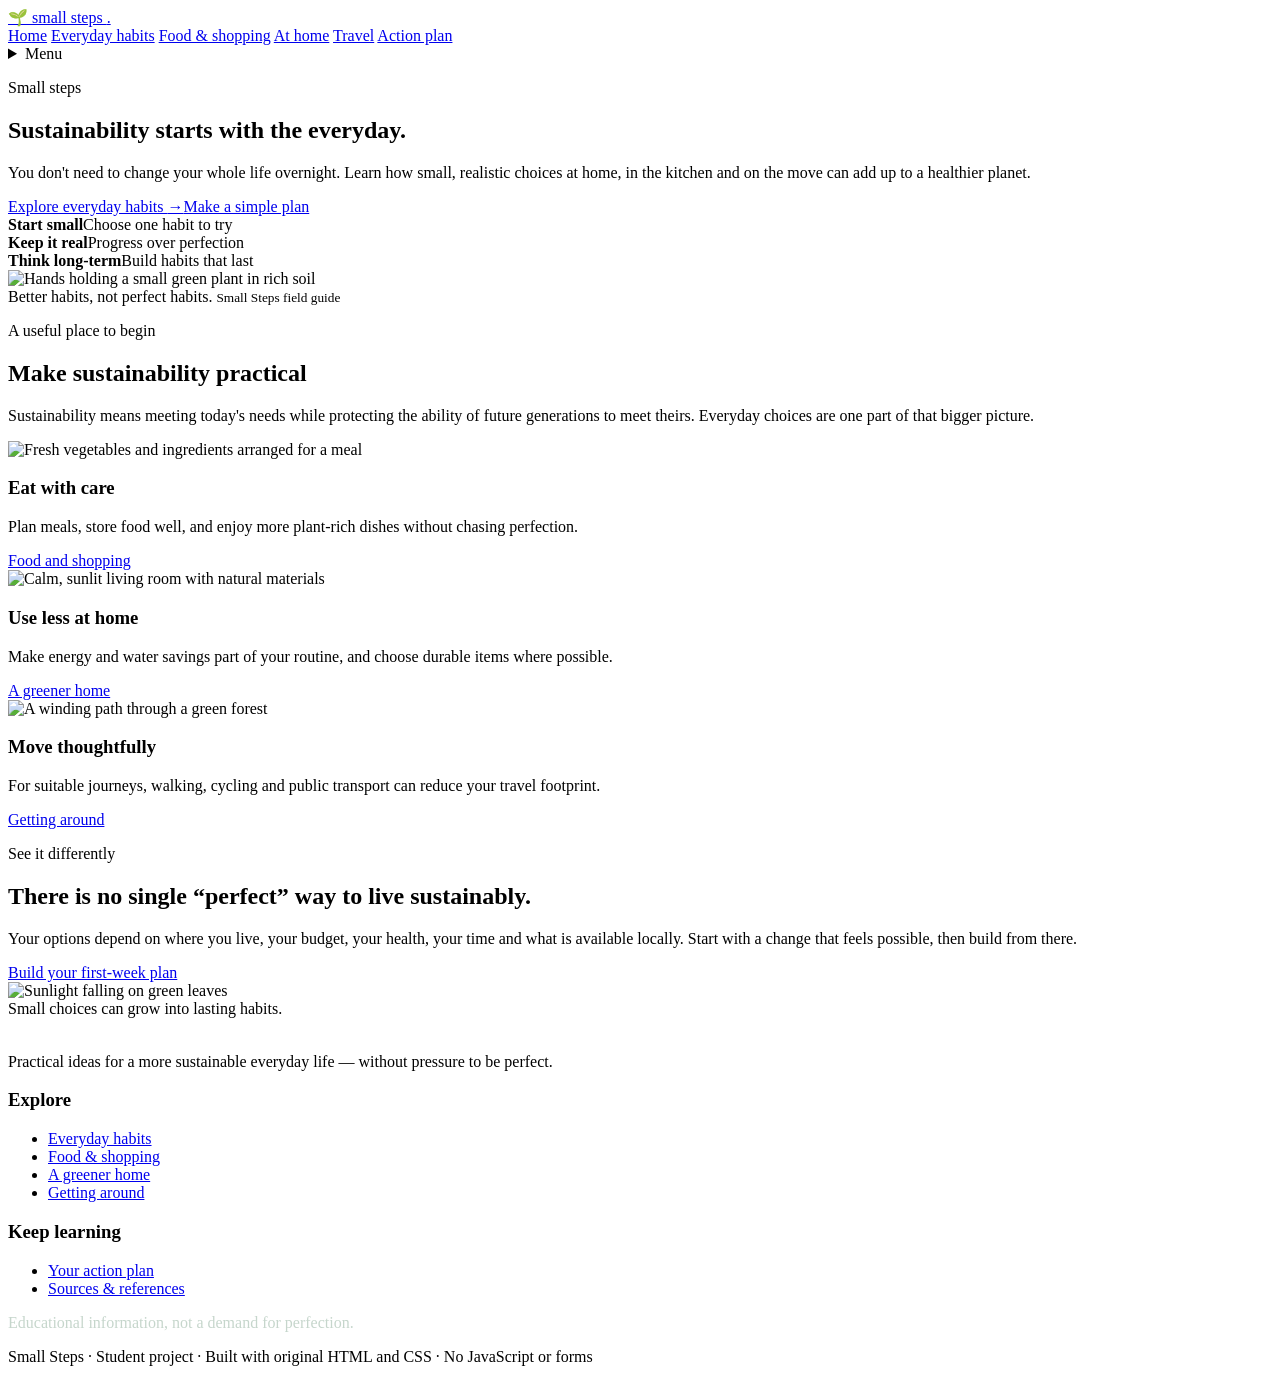
==== index.html @ e88d7ea7 "Página index hecha Co-authored-by: Copilot <copilot@github.com>" ====
<!DOCTYPE html>
<html>
    <head>
        <title>Small Steps | Sustainable living, made practical</title>
        <meta charset="UTF-8">
        <meta name="description" content="A practical, friendly guide to making sustainability part of everyday life.">
        <meta name="viewport" content="width=device-width, initial-scale=1.0">
        <title>Small Steps | Sustainable living, made practical</title>
        <link rel="stylesheet" href="css/style.css">
    </head>
    <body>
        <header class="site-header">
            <div class="inner-header">
                <a class="brand" href="index.html">
                    <span class="brand-mark" aria-hidden="true">🌱</span>
                    <span>small steps
                        <span aria-hidden="true">.</span>
                    </span>
                </a>

                <nav class="desktop-nav" aria-label="Main navigation">
                    <a href="index.html" aria-current="page">Home</a>
                    <a href="everyday.html">Everyday habits</a>
                    <a href="food.html">Food & shopping</a>
                    <a href="home.html">At home</a>
                    <a href="travel.html">Travel</a>
                    <a href="action-plan.html">Action plan</a>
                </nav>
                <details class="mobile-menu">
                    <summary class="menu-toggle" aria-label="Open or close navigation menu">Menu</summary>
                    <nav class="mobile-nav" aria-label="Mobile navigation">
                        <a href="index.html" aria-current="page">Home</a>
                        <a href="everyday.html">Everyday habits</a>
                        <a href="food.html">Food & shopping</a>
                        <a href="home.html">At home</a>
                        <a href="travel.html">Travel</a>
                        <a href="action-plan.html">Action plan</a>
                    </nav>
                </details>
            </div>
        </header>

        <main>
            <section class="hero">
                <div class="container hero-grid">
                    <div>
                        <p class="eyebrow">Small steps</p>
                        <h1 class="hero-title">Sustainability starts with the everyday.</h1>
                        <p class="lead">You don't need to change your whole life overnight. Learn how small, realistic choices at home, in the kitchen and on the move can add up to a healthier planet.</p>
                        <div class="hero-actions"><a class="button" href="everyday.html">Explore everyday habits <span aria-hidden="true">→</span></a><a class="button secondary" href="action-plan.html">Make a simple plan</a></div>
                            <div class="stat-strip">
                                <div class="stat"><strong>Start small</strong><span>Choose one habit to try</span></div>
                                <div class="stat"><strong>Keep it real</strong><span>Progress over perfection</span></div>
                                <div class="stat"><strong>Think long-term</strong><span>Build habits that last</span></div>
                            </div>
                        </div>
                        <div class="hero-visual">
                        <img class="hero-photo" src="https://images.unsplash.com/photo-1542601906990-b4d3fb778b09?auto=format&fit=crop&w=1200&q=85" alt="Hands holding a small green plant in rich soil">
                        <div class="photo-note">Better habits, not perfect habits.
                            <small>Small Steps field guide</small>
                        </div>
                    </div>
                </div>
            </section>
            <section class="section white">
                <div class="container">
                    <div class="section-heading"><div><p class="eyebrow">A useful place to begin</p><h2>Make sustainability practical</h2></div><p>Sustainability means meeting today's needs while protecting the ability of future generations to meet theirs. Everyday choices are one part of that bigger picture.</p></div>
                    <div class="card-grid">
                    <article class="topic-card">
                        <img src="https://images.unsplash.com/photo-1547592180-85f173990554?auto=format&fit=crop&w=900&q=80" alt="Fresh vegetables and ingredients arranged for a meal">
                        <div class="card-body">
                            <h3>Eat with care</h3>
                            <p>Plan meals, store food well, and enjoy more plant-rich dishes without chasing perfection.</p>
                            <a class="text-link" href="food.html">Food and shopping</a>
                        </div>
                    </article>
                    <article class="topic-card">
                        <img src="https://images.unsplash.com/photo-1616486338812-3dadae4b4ace?auto=format&fit=crop&w=900&q=80" alt="Calm, sunlit living room with natural materials">
                        <div class="card-body">
                            <h3>Use less at home</h3>
                            <p>Make energy and water savings part of your routine, and choose durable items where possible.</p><a class="text-link" href="home.html">A greener home</a></div></article>
                    <article class="topic-card"><img src="https://images.unsplash.com/photo-1473448912268-2022ce9509d8?auto=format&fit=crop&w=900&q=80" alt="A winding path through a green forest"><div class="card-body"><h3>Move thoughtfully</h3><p>For suitable journeys, walking, cycling and public transport can reduce your travel footprint.</p><a class="text-link" href="travel.html">Getting around</a></div></article>
                    </div>
                </div>
            </section>

            <section class="section">
                <div class="container content-grid">
                    <div>
                        <p class="eyebrow">See it differently</p>
                        <h2>There is no single “perfect” way to live sustainably.</h2>
                        <p class="lead">Your options depend on where you live, your budget, your health, your time and what is available locally. Start with a change that feels possible, then build from there.</p>
                        <a class="button" href="action-plan.html">Build your first-week plan</a>
                    </div>
                    <div class="blend-panel">
                        <img src="https://images.unsplash.com/photo-1501004318641-b39e6451bec6?auto=format&fit=crop&w=1000&q=85" alt="Sunlight falling on green leaves">
                        <div class="blend-label">
                            Small choices can grow into lasting habits.
                        </div>
                    </div>
                </div>
            </section>
        </main>

        <footer class="site-footer">
            <div class="container">
                <div class="footer-grid">
                <div>
                    <a class="brand" href="index.html" style="color:white">
                        <span class="brand-mark" aria-hidden="true">
                            <span>✳</span>
                        </span>
                        <span>small steps.</span>
                    </a>
                    <p>Practical ideas for a more sustainable everyday life — without pressure to be perfect.</p>
                </div>
                <div>
                    <h3>Explore</h3>
                    <ul>
                        <li>
                            <a href="everyday.html">Everyday habits</a>
                        </li>
                        <li>
                            <a href="food.html">Food & shopping</a>
                        </li>
                        <li>
                            <a href="home.html">A greener home</a>
                        </li>
                        <li>
                            <a href="travel.html">Getting around</a>
                        </li>
                    </ul>
                </div>
                <div>
                    <h3>Keep learning</h3>
                    <ul>
                        <li>
                            <a href="action-plan.html">Your action plan</a>
                        </li>
                        <li>
                            <a href="action-plan.html#main">Sources & references</a>
                        </li>
                    </ul>
                    <p class="small-note" style="color:#c6d6cc">Educational information, not a demand for perfection.</p>
                </div>
                </div>
                <div class="footer-bottom">Small Steps · Student project · Built with original HTML and CSS · No JavaScript or forms</div>
            </div>
        </footer>

    </body>
</html>
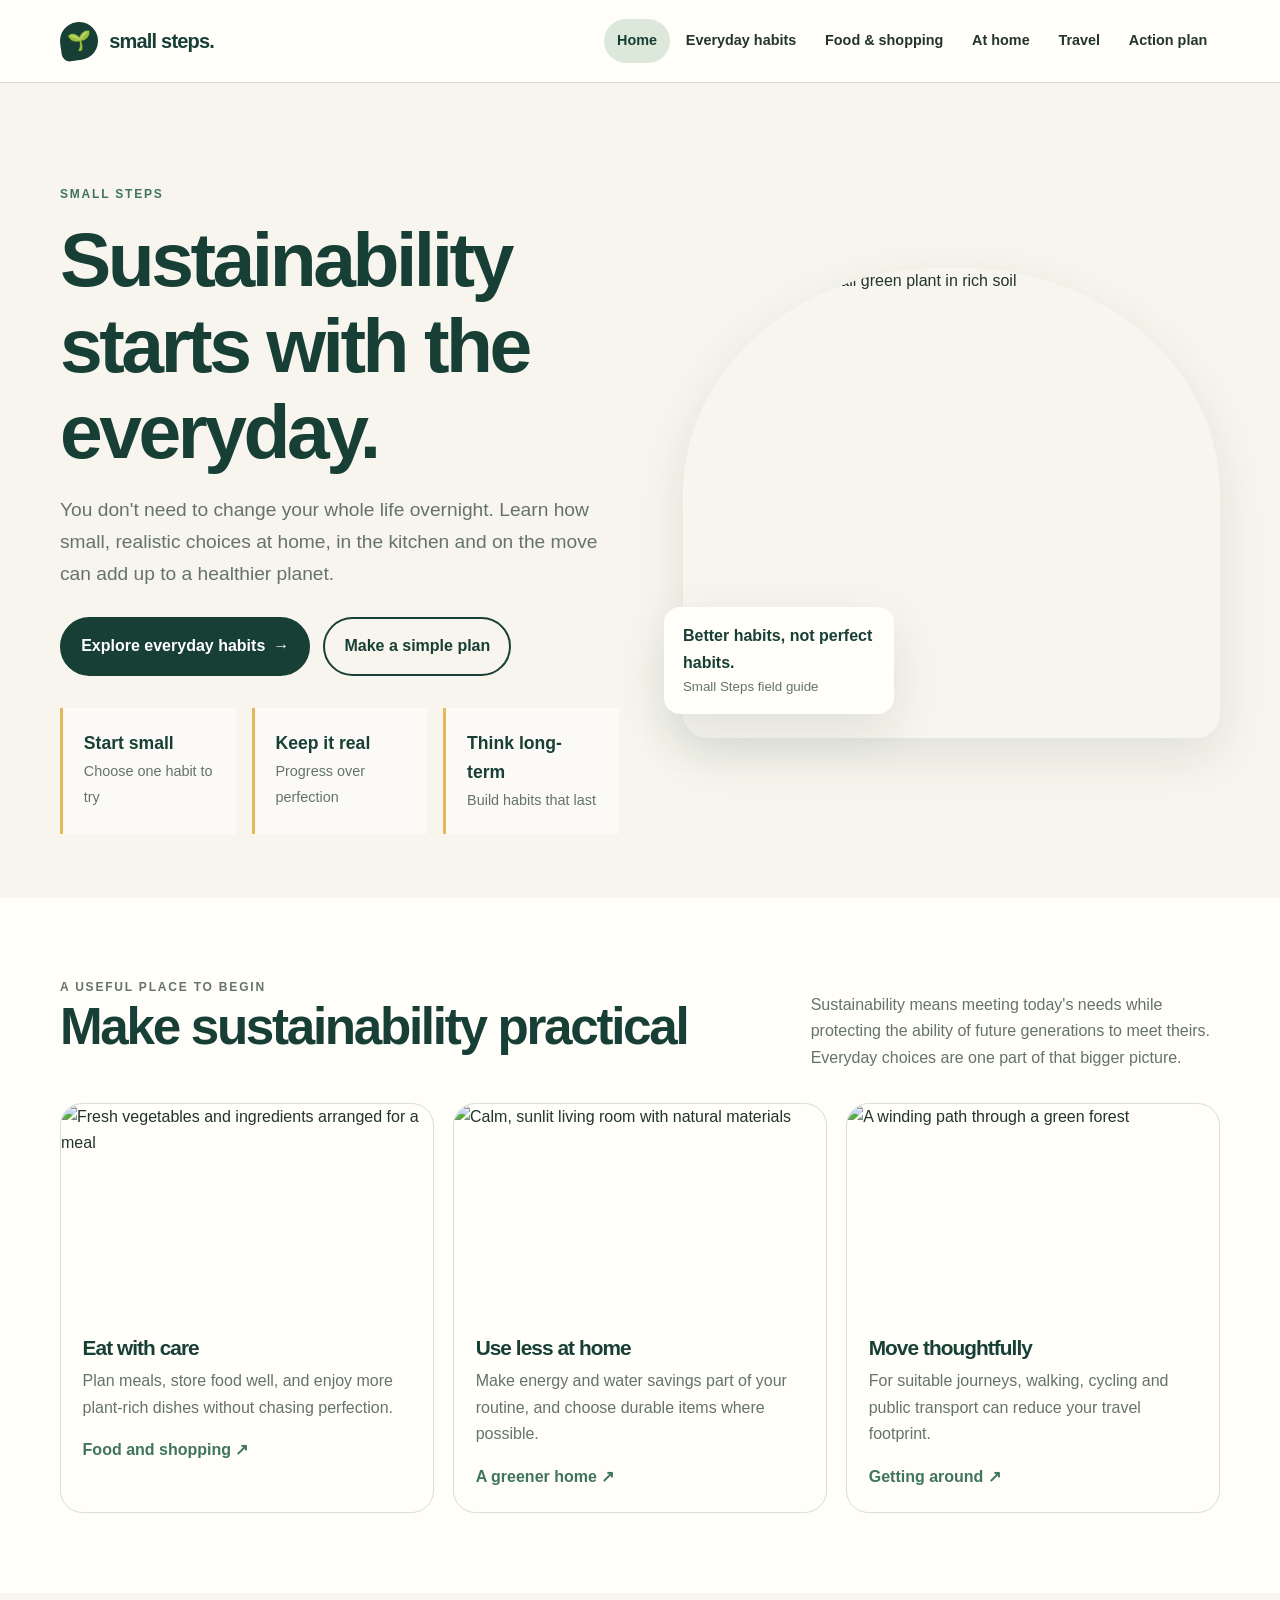
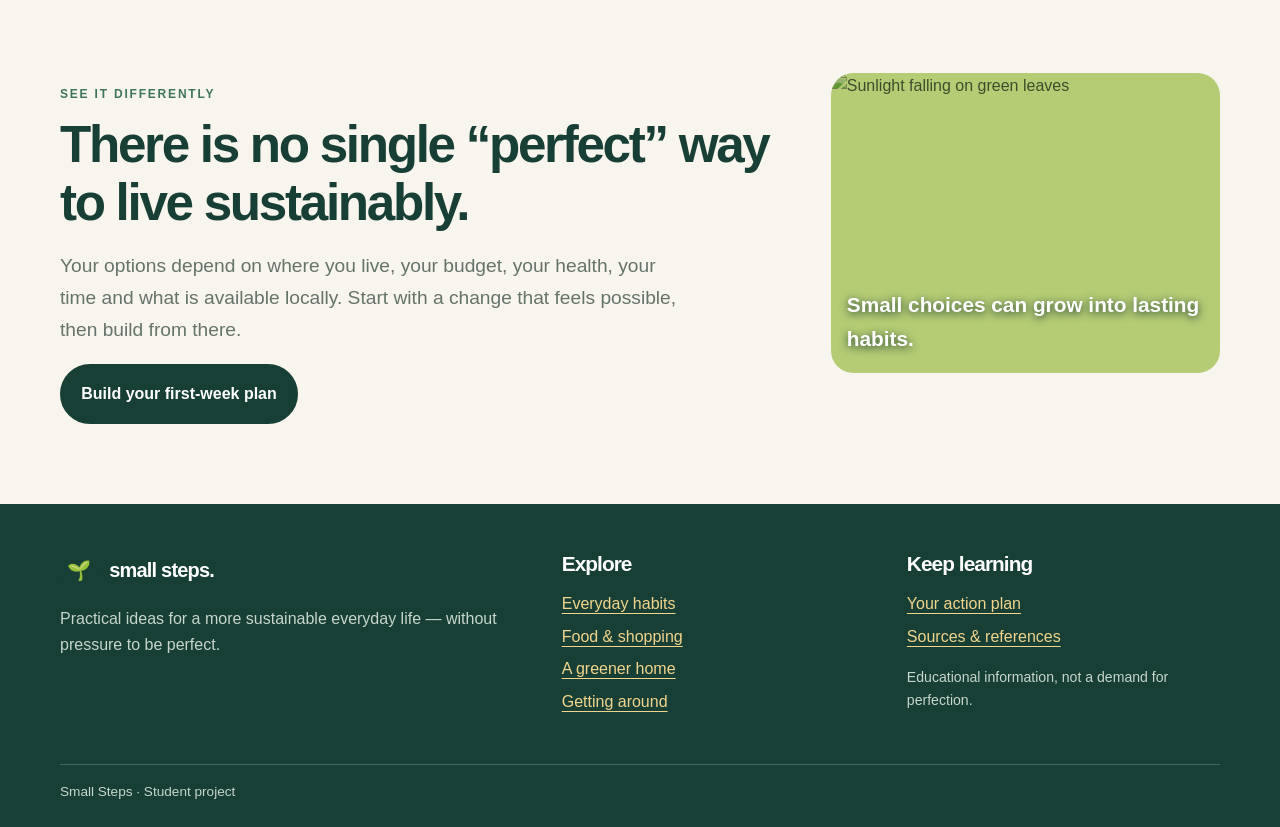
==== commit 2e9eee58: "Web terminada Co-authored-by: Copilot <copilot@github.com>" ====
--- a/index.html
+++ b/index.html
@@ -1,21 +1,20 @@
 <!DOCTYPE html>
-<html>
+<html lang="en">
     <head>
         <title>Small Steps | Sustainable living, made practical</title>
         <meta charset="UTF-8">
-        <meta name="description" content="A practical, friendly guide to making sustainability part of everyday life.">
+        <meta name="description" content="Discover simple, practical ways to live more sustainably and make a positive difference every day.">
         <meta name="viewport" content="width=device-width, initial-scale=1.0">
-        <title>Small Steps | Sustainable living, made practical</title>
         <link rel="stylesheet" href="css/style.css">
     </head>
     <body>
         <header class="site-header">
-            <div class="inner-header">
-                <a class="brand" href="index.html">
-                    <span class="brand-mark" aria-hidden="true">🌱</span>
-                    <span>small steps
-                        <span aria-hidden="true">.</span>
+            <div class="header-inner">
+                <a class="brand" href="index.html" aria-label="Small Steps home">
+                    <span class="brand-mark" aria-hidden="true">
+                        <span>🌱</span>
                     </span>
+                    <span>small steps<span aria-hidden="true">.</span></span>
                 </a>
 
                 <nav class="desktop-nav" aria-label="Main navigation">
@@ -27,7 +26,7 @@
                     <a href="action-plan.html">Action plan</a>
                 </nav>
                 <details class="mobile-menu">
-                    <summary class="menu-toggle" aria-label="Open or close navigation menu">Menu</summary>
+                    <summary class="menu-toggle" aria-label="Open or close navigation menu"></summary>
                     <nav class="mobile-nav" aria-label="Mobile navigation">
                         <a href="index.html" aria-current="page">Home</a>
                         <a href="everyday.html">Everyday habits</a>
@@ -40,7 +39,7 @@
             </div>
         </header>
 
-        <main>
+        <main id="main">
             <section class="hero">
                 <div class="container hero-grid">
                     <div>
@@ -106,11 +105,11 @@
             <div class="container">
                 <div class="footer-grid">
                 <div>
-                    <a class="brand" href="index.html" style="color:white">
+                    <a class="brand" href="index.html">
                         <span class="brand-mark" aria-hidden="true">
-                            <span>✳</span>
+                            <span>🌱</span>
                         </span>
-                        <span>small steps.</span>
+                        <span class="footer-brand">small steps.</span>
                     </a>
                     <p>Practical ideas for a more sustainable everyday life — without pressure to be perfect.</p>
                 </div>
@@ -138,15 +137,14 @@
                             <a href="action-plan.html">Your action plan</a>
                         </li>
                         <li>
-                            <a href="action-plan.html#main">Sources & references</a>
+                            <a href="action-plan.html#references">Sources & references</a>
                         </li>
                     </ul>
-                    <p class="small-note" style="color:#c6d6cc">Educational information, not a demand for perfection.</p>
+                    <p class="small-note">Educational information, not a demand for perfection.</p>
                 </div>
                 </div>
-                <div class="footer-bottom">Small Steps · Student project · Built with original HTML and CSS · No JavaScript or forms</div>
+                <div class="footer-bottom">Small Steps · Student project</div>
             </div>
         </footer>
-
     </body>
 </html>
--- a/css/style.css
+++ b/css/style.css
@@ -0,0 +1,1120 @@
+/* ============================================================
+   GLOBAL COLORS AND VARIABLES
+   ============================================================ */
+
+:root {
+  --forest: #183f35;
+  --leaf: #3f755c;
+  --sage: #dce8d9;
+  --cream: #f7f5ed;
+  --paper: #fffef9;
+  --ink: #23342d;
+  --muted: #65736b;
+  --sun: #e5b85c;
+  --line: #d9dfd5;
+
+  /* Reusable shadow and border radius */
+  --shadow: 0 18px 50px rgba(24, 63, 53, .10);
+  --radius: 1.4rem;
+}
+
+/* ============================================================
+   GENERAL SETTINGS
+   ============================================================ */
+
+/* Include padding and borders in element dimensions */
+* {
+  box-sizing: border-box;
+}
+
+/* Enable smooth scrolling and account for the sticky header */
+html {
+  scroll-behavior: smooth;
+  scroll-padding-top: 6rem;
+}
+
+/* Default page background, text color and typography */
+body {
+  margin: 0;
+  background: var(--cream);
+  color: var(--ink);
+  font-family: "Trebuchet MS", Arial, sans-serif;
+  line-height: 1.65;
+}
+
+/* Keep images responsive to their containers */
+img {
+  display: block;
+  max-width: 100%;
+}
+
+
+/* ============================================================
+   LINKS AND ACCESSIBILITY
+   ============================================================ */
+
+/* Default link appearance */
+a {
+  color: var(--leaf);
+  text-underline-offset: .22em;
+}
+
+/* Link hover color */
+a:hover {
+  color: var(--forest);
+}
+
+/* Visible focus indicator for keyboard navigation */
+a:focus-visible,
+summary:focus-visible {
+  outline: 3px solid var(--sun);
+  outline-offset: 4px;
+}
+
+/* Hide the skip link until it receives keyboard focus */
+.skip-link {
+  position: absolute;
+  left: -9999px;
+  top: 1rem;
+  z-index: 20;
+  background: var(--paper);
+  padding: .8rem 1rem;
+}
+
+/* Reveal the skip link when focused */
+.skip-link:focus {
+  left: 1rem;
+}
+
+
+/* ============================================================
+   HEADER AND NAVIGATION
+   ============================================================ */
+
+/* Sticky navigation bar at the top of the page */
+.site-header {
+  position: sticky;
+  top: 0;
+  z-index: 10;
+  background: rgba(255, 254, 249, .96);
+  border-bottom: 1px solid var(--line);
+  backdrop-filter: blur(12px);
+}
+
+/* Inner header container */
+.header-inner {
+  width: min(1160px, calc(100% - 2.5rem));
+  margin: auto;
+  min-height: 82px;
+  display: flex;
+  align-items: center;
+  justify-content: space-between;
+  gap: 1.5rem;
+}
+
+/* Website logo and brand name */
+.brand {
+  display: inline-flex;
+  align-items: center;
+  gap: .7rem;
+  color: var(--forest);
+  text-decoration: none;
+  font-weight: 800;
+  letter-spacing: -.04em;
+  font-size: 1.25rem;
+}
+
+.footer-brand{
+  color: white;
+}
+
+/* Decorative logo mark */
+.brand-mark {
+  width: 38px;
+  height: 38px;
+  display: grid;
+  place-items: center;
+  border-radius: 50% 50% 50% 8px;
+  background: var(--forest);
+  color: white;
+  font-size: 1.2rem;
+  transform: rotate(-8deg);
+}
+
+/* Keep the logo symbol upright */
+.brand-mark span {
+  transform: rotate(8deg);
+}
+
+/* Desktop navigation layout */
+.desktop-nav {
+  display: flex;
+  align-items: center;
+  gap: .2rem;
+}
+
+/* Navigation links for desktop and mobile */
+.desktop-nav a,
+.mobile-nav a {
+  color: var(--ink);
+  text-decoration: none;
+  padding: .65rem .8rem;
+  border-radius: 999px;
+  font-size: .9rem;
+  font-weight: 700;
+}
+
+/* Hover and active navigation link styles */
+.desktop-nav a:hover,
+.desktop-nav a[aria-current="page"],
+.mobile-nav a:hover,
+.mobile-nav a[aria-current="page"] {
+  background: var(--sage);
+  color: var(--forest);
+}
+
+/* Hide the mobile menu on larger screens */
+.mobile-menu {
+  display: none;
+}
+
+/* Mobile menu toggle button */
+.menu-toggle {
+  cursor: pointer;
+  list-style: none;
+  color: var(--forest);
+  font-weight: 800;
+  border: 1px solid var(--line);
+  border-radius: 999px;
+  padding: .6rem .85rem;
+}
+
+/* Remove the default details marker */
+.menu-toggle::-webkit-details-marker {
+  display: none;
+}
+
+/* Hamburger icon for the closed mobile menu */
+.menu-toggle::before {
+  content: "☰";
+  margin-right: .5rem;
+}
+
+/* Replace the hamburger with a close icon when open */
+.mobile-menu[open] .menu-toggle::before {
+  content: "✕";
+}
+
+/* Mobile navigation links container */
+.mobile-nav {
+  display: grid;
+  gap: .25rem;
+  padding: .25rem 1.25rem 1rem;
+}
+
+
+/* ============================================================
+   MAIN CONTENT CONTAINER
+   ============================================================ */
+
+/* Center content and limit the maximum width */
+.container {
+  width: min(1160px, calc(100% - 2.5rem));
+  margin-inline: auto;
+}
+
+
+/* ============================================================
+   HOMEPAGE HERO SECTION
+   ============================================================ */
+
+/* Main homepage introduction spacing */
+.hero {
+  padding: clamp(3rem, 7vw, 6.5rem) 0 4rem;
+}
+
+/* Two-column layout for hero text and image */
+.hero-grid {
+  display: grid;
+  grid-template-columns: 1.02fr .98fr;
+  gap: clamp(2rem, 5vw, 5rem);
+  align-items: center;
+}
+
+/* Small introductory label above headings */
+.eyebrow {
+  color: var(--leaf);
+  text-transform: uppercase;
+  letter-spacing: .15em;
+  font-size: .75rem;
+  font-weight: 900;
+}
+
+/* General heading styles */
+h1,
+h2,
+h3 {
+  color: var(--forest);
+  line-height: 1.12;
+  letter-spacing: -.045em;
+}
+
+/* Main homepage heading */
+h1 {
+  font-size: clamp(2.7rem, 6vw, 5.5rem);
+  margin: .7rem 0 1.25rem;
+  max-width: 12ch;
+}
+
+/* Section headings */
+h2 {
+  font-size: clamp(2rem, 4vw, 3.2rem);
+  margin: 0 0 1rem;
+}
+
+/* Subheadings */
+h3 {
+  font-size: 1.3rem;
+  margin: 0 0 .6rem;
+}
+
+/* Introductory text beneath the main heading */
+.lead {
+  font-size: clamp(1.05rem, 1.5vw, 1.25rem);
+  color: var(--muted);
+  max-width: 58ch;
+}
+
+/* Container for homepage call-to-action buttons */
+.hero-actions {
+  display: flex;
+  flex-wrap: wrap;
+  gap: .8rem;
+  margin-top: 1.7rem;
+}
+
+/* Container for the hero image and floating note */
+.hero-visual {
+  position: relative;
+  min-height: 420px;
+}
+
+/* Main homepage image */
+.hero-photo {
+  width: 100%;
+  height: 470px;
+  object-fit: cover;
+  border-radius: 48% 48% 1.5rem 1.5rem;
+  box-shadow: var(--shadow);
+}
+
+/* Floating note positioned over the hero image */
+.photo-note {
+  position: absolute;
+  left: -1.2rem;
+  bottom: 1.5rem;
+  max-width: 230px;
+  background: var(--paper);
+  padding: 1rem 1.2rem;
+  border-radius: 1rem;
+  box-shadow: var(--shadow);
+  font-weight: 800;
+  color: var(--forest);
+}
+
+/* Secondary text inside the floating note */
+.photo-note small {
+  display: block;
+  color: var(--muted);
+  font-weight: 500;
+}
+
+
+/* ============================================================
+   BUTTONS
+   ============================================================ */
+
+/* Default button appearance and layout */
+.button {
+  display: inline-flex;
+  align-items: center;
+  justify-content: center;
+  gap: .5rem;
+  padding: .9rem 1.2rem;
+  border-radius: 999px;
+  background: var(--forest);
+  color: white;
+  text-decoration: none;
+  font-weight: 800;
+  border: 2px solid var(--forest);
+  transition: transform .2s ease, background .2s ease;
+}
+
+/* Button hover effect */
+.button:hover {
+  color: white;
+  background: var(--leaf);
+  border-color: var(--leaf);
+  transform: translateY(-2px);
+}
+
+/* Secondary button with a transparent background */
+.button.secondary {
+  background: transparent;
+  color: var(--forest);
+}
+
+/* Secondary button hover background */
+.button.secondary:hover {
+  background: var(--sage);
+}
+
+
+/* ============================================================
+   CONTENT SECTIONS AND SECTION HEADINGS
+   ============================================================ */
+
+/* Standard vertical spacing for page sections */
+.section {
+  padding: 5rem 0;
+}
+
+/* White background variation for sections */
+.section.white {
+  background: var(--paper);
+}
+
+/* Layout for section headings and descriptions */
+.section-heading {
+  display: flex;
+  justify-content: space-between;
+  align-items: end;
+  gap: 2rem;
+  margin-bottom: 2rem;
+}
+
+/* Description alongside a section heading */
+.section-heading p {
+  max-width: 46ch;
+  color: var(--muted);
+  margin: 0;
+}
+
+
+/* ============================================================
+   CONTENT CARDS
+   ============================================================ */
+
+/* Three-column card grid on desktop */
+.card-grid {
+  display: grid;
+  grid-template-columns: repeat(3, minmax(0, 1fr));
+  gap: 1.2rem;
+}
+
+/* Individual content card */
+.topic-card {
+  overflow: hidden;
+  border-radius: var(--radius);
+  background: var(--paper);
+  border: 1px solid var(--line);
+  transition: transform .2s ease, box-shadow .2s ease;
+}
+
+/* Lift the card and add a shadow on hover */
+.topic-card:hover {
+  transform: translateY(-4px);
+  box-shadow: var(--shadow);
+}
+
+/* Image inside each content card */
+.topic-card img {
+  width: 100%;
+  height: 210px;
+  object-fit: cover;
+}
+
+/* Text area inside each card */
+.card-body {
+  padding: 1.35rem;
+}
+
+/* Paragraphs inside content cards */
+.card-body p {
+  color: var(--muted);
+  margin: 0 0 1rem;
+}
+
+/* Text links inside cards */
+.text-link {
+  font-weight: 900;
+  text-decoration: none;
+}
+
+/* Add an arrow after each text link */
+.text-link::after {
+  content: " ↗";
+}
+
+
+/* ============================================================
+   STATISTICS AND KEY FIGURES
+   ============================================================ */
+
+/* Row of statistics */
+.stat-strip {
+  display: grid;
+  grid-template-columns: repeat(3, 1fr);
+  gap: 1rem;
+  margin-top: 2rem;
+}
+
+/* Individual statistic block */
+.stat {
+  padding: 1.3rem;
+  border-left: 3px solid var(--sun);
+  background: rgba(255, 255, 255, .55);
+}
+
+/* Main statistic value or heading */
+.stat strong {
+  display: block;
+  font-size: 1.1rem;
+  color: var(--forest);
+}
+
+/* Supporting text beneath each statistic */
+.stat span {
+  color: var(--muted);
+  font-size: .9rem;
+}
+
+
+/* ============================================================
+   INNER PAGE HERO SECTIONS
+   ============================================================ */
+
+/* Introductory banner for inner pages */
+.page-hero {
+  padding: 4.5rem 0 3.2rem;
+  background: var(--sage);
+}
+
+/* Two-column layout for inner page introductions */
+.page-hero-grid {
+  display: grid;
+  grid-template-columns: 1.15fr .85fr;
+  align-items: center;
+  gap: 3rem;
+}
+
+/* Main heading on inner pages */
+.page-hero h1 {
+  font-size: clamp(2.5rem, 5vw, 4.6rem);
+  max-width: 13ch;
+}
+
+/* Image in the inner page introduction */
+.page-hero img {
+  width: 100%;
+  height: 320px;
+  object-fit: cover;
+  border-radius: 1.5rem 6rem 1.5rem 1.5rem;
+}
+
+
+/* ============================================================
+   ARTICLE AND PAGE CONTENT
+   ============================================================ */
+
+/* Main content and sidebar layout */
+.content-grid {
+  display: grid;
+  grid-template-columns: minmax(0, 1.3fr) minmax(240px, .7fr);
+  gap: 3rem;
+  align-items: start;
+}
+
+/* Limit the width of long-form text */
+.prose {
+  max-width: 72ch;
+}
+
+/* Paragraphs inside article content */
+.prose p {
+  color: #46564d;
+}
+
+/* Second-level headings inside articles */
+.prose h2 {
+  margin-top: 2.4rem;
+  font-size: 2rem;
+}
+
+/* Third-level headings inside articles */
+.prose h3 {
+  margin-top: 1.6rem;
+}
+
+/* Highlighted information or notice boxes */
+.callout {
+  background: var(--sage);
+  border-radius: var(--radius);
+  padding: 1.5rem;
+  margin: 1.5rem 0;
+}
+
+/* Emphasized text inside highlighted boxes */
+.callout strong {
+  color: var(--forest);
+}
+
+/* Custom checklist without default bullets */
+.check-list {
+  list-style: none;
+  padding: 0;
+}
+
+/* Individual checklist items */
+.check-list li {
+  padding: .65rem 0 .65rem 2rem;
+  position: relative;
+  border-bottom: 1px solid var(--line);
+}
+
+/* Add a checkmark before each checklist item */
+.check-list li::before {
+  content: "✓";
+  position: absolute;
+  left: .1rem;
+  color: var(--leaf);
+  font-weight: 900;
+}
+
+
+/* ============================================================
+   SIDEBAR CARDS
+   ============================================================ */
+
+/* Sticky sidebar information card */
+.side-card {
+  background: var(--paper);
+  border: 1px solid var(--line);
+  padding: 1.5rem;
+  border-radius: var(--radius);
+  position: sticky;
+  top: 110px;
+}
+
+/* Text and list items inside sidebar cards */
+.side-card p,
+.side-card li {
+  color: var(--muted);
+  font-size: .95rem;
+}
+
+/* Indentation for sidebar lists */
+.side-card ul {
+  padding-left: 1.2rem;
+}
+
+
+/* ============================================================
+   IMAGE GALLERY
+   ============================================================ */
+
+/* Twelve-column gallery layout */
+.gallery {
+  display: grid;
+  grid-template-columns: repeat(12, 1fr);
+  gap: 1rem;
+}
+
+/* Individual gallery image container */
+.gallery figure {
+  margin: 0;
+  position: relative;
+  overflow: hidden;
+  border-radius: 1.1rem;
+  background: var(--sage);
+  min-height: 240px;
+}
+
+/* Wider gallery images */
+.gallery figure:nth-child(1),
+.gallery figure:nth-child(4) {
+  grid-column: span 7;
+}
+
+/* Narrower gallery images */
+.gallery figure:nth-child(2),
+.gallery figure:nth-child(3) {
+  grid-column: span 5;
+}
+
+/* Images inside the gallery */
+.gallery img {
+  width: 100%;
+  height: 100%;
+  min-height: 240px;
+  object-fit: cover;
+  transition: transform .5s ease;
+}
+
+/* Zoom effect when hovering over a gallery image */
+.gallery figure:hover img {
+  transform: scale(1.05);
+}
+
+/* Caption overlay at the bottom of each gallery image */
+.gallery figcaption {
+  position: absolute;
+  inset: auto 0 0;
+  padding: 2.6rem 1.2rem 1rem;
+  color: white;
+  font-weight: 800;
+  background: linear-gradient(transparent, rgba(12, 35, 27, .8));
+}
+
+
+/* ============================================================
+   IMAGE MASKS, BLENDING AND FILTERS
+   ============================================================ */
+
+/* Image with a soft radial fade around the edges */
+.mask-photo {
+  width: 100%;
+  height: 350px;
+  object-fit: cover;
+  -webkit-mask-image: radial-gradient(ellipse at center, #000 53%, transparent 72%);
+  mask-image: radial-gradient(ellipse at center, #000 53%, transparent 72%);
+}
+
+/* Image blending panel */
+.blend-panel {
+  position: relative;
+  overflow: hidden;
+  border-radius: var(--radius);
+  min-height: 300px;
+  background: #b5cc75;
+}
+
+/* Image using a blending mode and reduced saturation */
+.blend-panel img {
+  width: 100%;
+  height: 300px;
+  object-fit: cover;
+  mix-blend-mode: multiply;
+  opacity: .78;
+  filter: saturate(.8);
+}
+
+/* Text overlay on the blending panel */
+.blend-label {
+  position: absolute;
+  bottom: 1rem;
+  left: 1rem;
+  right: 1rem;
+  color: white;
+  font-size: 1.3rem;
+  font-weight: 900;
+  text-shadow: 0 2px 8px #17352c;
+}
+
+/* Image with a sepia tone, reduced saturation and increased contrast */
+.filter-photo {
+  filter: sepia(.35) saturate(.8) contrast(1.08);
+  border-radius: 1.2rem;
+  width: 100%;
+  height: 290px;
+  object-fit: cover;
+}
+
+
+/* ============================================================
+   FEATURE CARDS AND EXPANDABLE TIPS
+   ============================================================ */
+
+/* Two-column grid for featured content */
+.feature-grid {
+  display: grid;
+  grid-template-columns: repeat(2, minmax(0, 1fr));
+  gap: 1.2rem;
+}
+
+/* Individual feature card */
+.feature {
+  background: var(--paper);
+  border: 1px solid var(--line);
+  padding: 1.5rem;
+  border-radius: var(--radius);
+}
+
+/* Number or label inside a feature card */
+.feature .number {
+  color: var(--leaf);
+  font-size: .8rem;
+  font-weight: 900;
+  letter-spacing: .12em;
+}
+
+/* Expandable tip separator and spacing */
+details.tip {
+  border-bottom: 1px solid var(--line);
+  padding: 1rem 0;
+}
+
+/* Clickable heading of an expandable tip */
+details.tip summary {
+  cursor: pointer;
+  color: var(--forest);
+  font-weight: 900;
+}
+
+/* Text displayed inside an expanded tip */
+details.tip p {
+  color: var(--muted);
+  margin-bottom: .2rem;
+}
+
+
+/* ============================================================
+   FOOTER
+   ============================================================ */
+
+/* Main footer background, text color and spacing */
+.site-footer {
+  background: var(--forest);
+  color: #edf3e9;
+  padding: 3rem 0 1.5rem;
+}
+
+/* Footer column layout */
+.footer-grid {
+  display: grid;
+  grid-template-columns: 1.2fr .8fr .8fr;
+  gap: 2rem;
+}
+
+/* Footer headings */
+.site-footer h2,
+.site-footer h3 {
+  color: white;
+}
+
+/* Footer paragraphs and list items */
+.site-footer p,
+.site-footer li {
+  color: #c6d6cc;
+}
+
+/* Footer links */
+.site-footer a {
+  color: #f2d58d;
+}
+
+/* Remove default bullets and padding from footer lists */
+.site-footer ul {
+  list-style: none;
+  padding: 0;
+}
+
+/* Spacing between footer list items */
+.site-footer li {
+  margin: .4rem 0;
+}
+
+/* Bottom footer area for copyright or secondary information */
+.footer-bottom {
+  border-top: 1px solid rgba(255, 255, 255, .2);
+  margin-top: 2rem;
+  padding-top: 1rem;
+  font-size: .85rem;
+  color: #c6d6cc;
+}
+
+
+/* ============================================================
+   AUXILIARY TEXT
+   ============================================================ */
+
+/* Source and reference list spacing */
+.source-list li {
+  margin-bottom: .85rem;
+  overflow-wrap: anywhere;
+}
+
+/* Small notes and secondary text */
+.small-note {
+  font-size: .88rem;
+  color: var(--muted);
+}
+
+
+/* ============================================================
+   TABLET AND MEDIUM SCREENS
+   Screens up to 850px wide
+   ============================================================ */
+
+@media (max-width: 850px) {
+
+  /* Reduce spacing between desktop navigation links */
+  .desktop-nav {
+    gap: 0;
+  }
+
+  /* Reduce navigation link padding and font size */
+  .desktop-nav a {
+    padding: .6rem .55rem;
+    font-size: .82rem;
+  }
+
+  /* Stack the hero, inner page hero and article layouts */
+  .hero-grid,
+  .page-hero-grid,
+  .content-grid {
+    grid-template-columns: 1fr;
+  }
+
+  /* Reduce the minimum height of the hero image area */
+  .hero-visual {
+    min-height: 350px;
+  }
+
+  /* Reduce the main hero image height */
+  .hero-photo {
+    height: 400px;
+  }
+
+  /* Reduce inner page hero image height */
+  .page-hero img {
+    height: 280px;
+  }
+
+  /* Disable sticky positioning for sidebar cards */
+  .side-card {
+    position: static;
+  }
+
+  /* Display two content cards per row */
+  .card-grid {
+    grid-template-columns: repeat(2, minmax(0, 1fr));
+  }
+}
+
+
+/* ============================================================
+   MOBILE AND SMALL SCREENS
+   Screens up to 599px wide
+   ============================================================ */
+
+@media (max-width: 599px) {
+
+  /* MOBILE HEADER */
+
+  /* Reduce header width and minimum height */
+  .header-inner {
+    width: min(100% - 1.5rem, 1160px);
+    min-height: 70px;
+  }
+
+  /* Hide desktop navigation */
+  .desktop-nav {
+    display: none;
+  }
+
+  /* Show the mobile menu toggle */
+  .mobile-menu {
+    display: block;
+  }
+
+  /* Position the mobile dropdown below the header */
+  .mobile-nav {
+    position: absolute;
+    top: 100%;
+    left: 0;
+    right: 0;
+    background: var(--paper);
+    border-bottom: 1px solid var(--line);
+    box-shadow: var(--shadow);
+  }
+
+
+  /* MOBILE CONTENT CONTAINER */
+
+  /* Reduce horizontal page margins */
+  .container {
+    width: min(100% - 1.5rem, 1160px);
+  }
+
+
+  /* MOBILE HOMEPAGE HERO */
+
+  /* Reduce vertical spacing around the hero section */
+  .hero {
+    padding: 3rem 0;
+  }
+
+  /* Reduce the minimum height of the hero visual */
+  .hero-visual {
+    min-height: 300px;
+  }
+
+  /* Resize and reshape the main hero image */
+  .hero-photo {
+    height: 330px;
+    border-radius: 45% 45% 1rem 1rem;
+  }
+
+  /* Reposition and resize the floating image note */
+  .photo-note {
+    left: .4rem;
+    bottom: .5rem;
+    max-width: 190px;
+  }
+
+
+  /* MOBILE CONTENT SECTIONS */
+
+  /* Reduce vertical section spacing */
+  .section {
+    padding: 3.4rem 0;
+  }
+
+  /* Stack section headings and descriptions vertically */
+  .section-heading {
+    display: block;
+  }
+
+  /* Add spacing above section descriptions */
+  .section-heading p {
+    margin-top: .8rem;
+  }
+
+
+  /* MOBILE CARD GRIDS */
+
+  /* Display one item per row on small screens */
+  .card-grid,
+  .feature-grid,
+  .stat-strip,
+  .footer-grid {
+    grid-template-columns: 1fr;
+  }
+
+  /* Adjust content card image height */
+  .topic-card img {
+    height: 220px;
+  }
+
+
+  /* MOBILE INNER PAGE HERO */
+
+  /* Reduce padding around inner page introductions */
+  .page-hero {
+    padding: 3rem 0 2.5rem;
+  }
+
+  /* Reduce inner page hero image height */
+  .page-hero img {
+    height: 230px;
+  }
+
+
+  /* MOBILE IMAGE GALLERY */
+
+  /* Stack gallery images in a single column */
+  .gallery {
+    grid-template-columns: 1fr;
+  }
+
+  /* Remove special column spans from all gallery items */
+  .gallery figure:nth-child(n) {
+    grid-column: auto;
+  }
+
+  /* Adjust the minimum height of gallery images */
+  .gallery figure,
+  .gallery img {
+    min-height: 220px;
+  }
+
+
+  /* MOBILE IMAGE EFFECTS */
+
+  /* Reduce the height of masked images */
+  .mask-photo {
+    height: 270px;
+  }
+
+
+  /* MOBILE FOOTER */
+
+  /* Reduce spacing between footer columns */
+  .footer-grid {
+    gap: 1rem;
+  }
+}
+
+
+/* ============================================================
+   REDUCED MOTION ACCESSIBILITY
+   ============================================================ */
+
+@media (prefers-reduced-motion: reduce) {
+
+  /* Disable smooth scrolling */
+  html {
+    scroll-behavior: auto;
+  }
+
+  /* Minimize transitions and animations */
+  *,
+  *::before,
+  *::after {
+    transition-duration: .01ms !important;
+    animation-duration: .01ms !important;
+  }
+}
+
+
+/* ============================================================
+   PRINT STYLES
+   Applies when printing or saving the page as a PDF
+   ============================================================ */
+
+@media print {
+
+  /* Hide navigation, footer and interactive call-to-action buttons */
+  .site-header,
+  .site-footer,
+  .hero-actions,
+  .button {
+    display: none !important;
+  }
+
+  /* Use a white background and black text for printing */
+  body {
+    background: white;
+    color: black;
+  }
+
+  /* Remove colored backgrounds and reduce section spacing */
+  .section,
+  .page-hero {
+    padding: 1rem 0;
+    background: white;
+  }
+
+  /* Print links in black */
+  a {
+    color: black;
+  }
+
+  /* Avoid splitting these components across printed pages */
+  .topic-card,
+  .callout,
+  .feature {
+    break-inside: avoid;
+  }
+}
